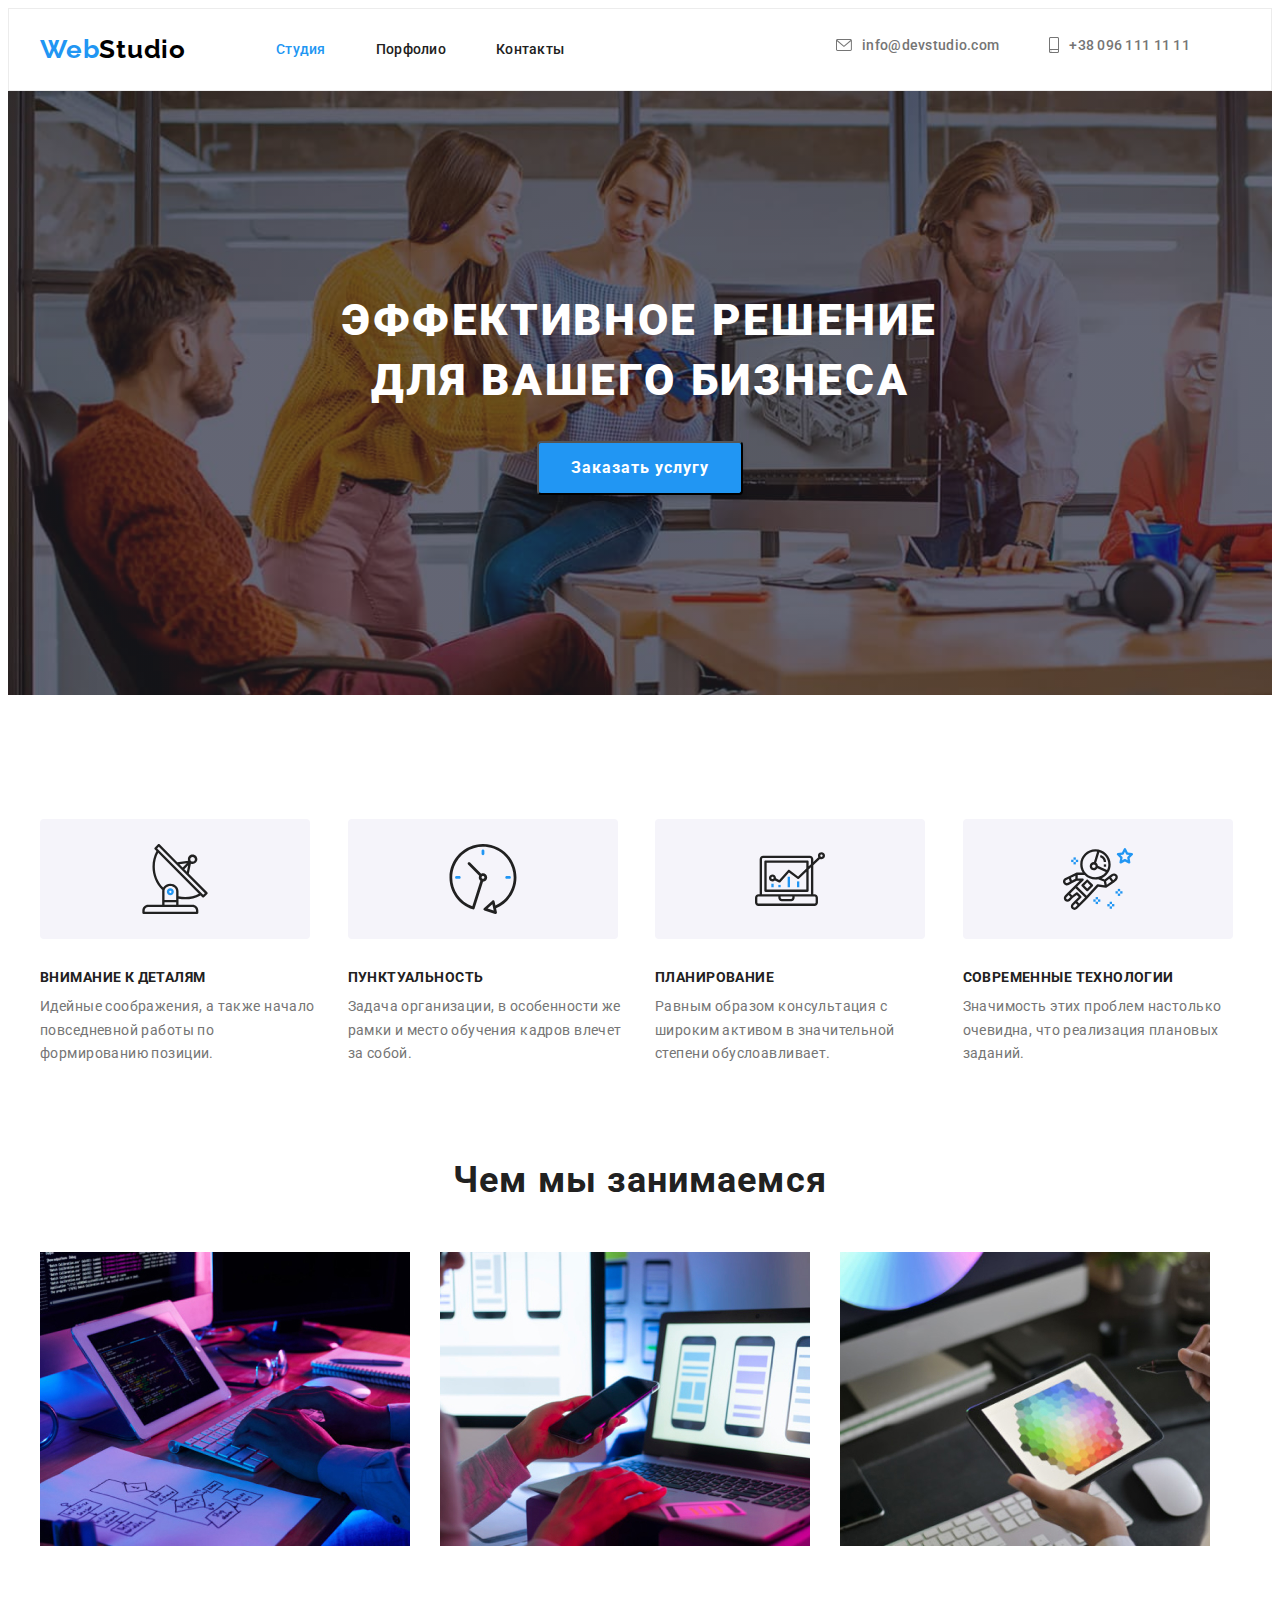
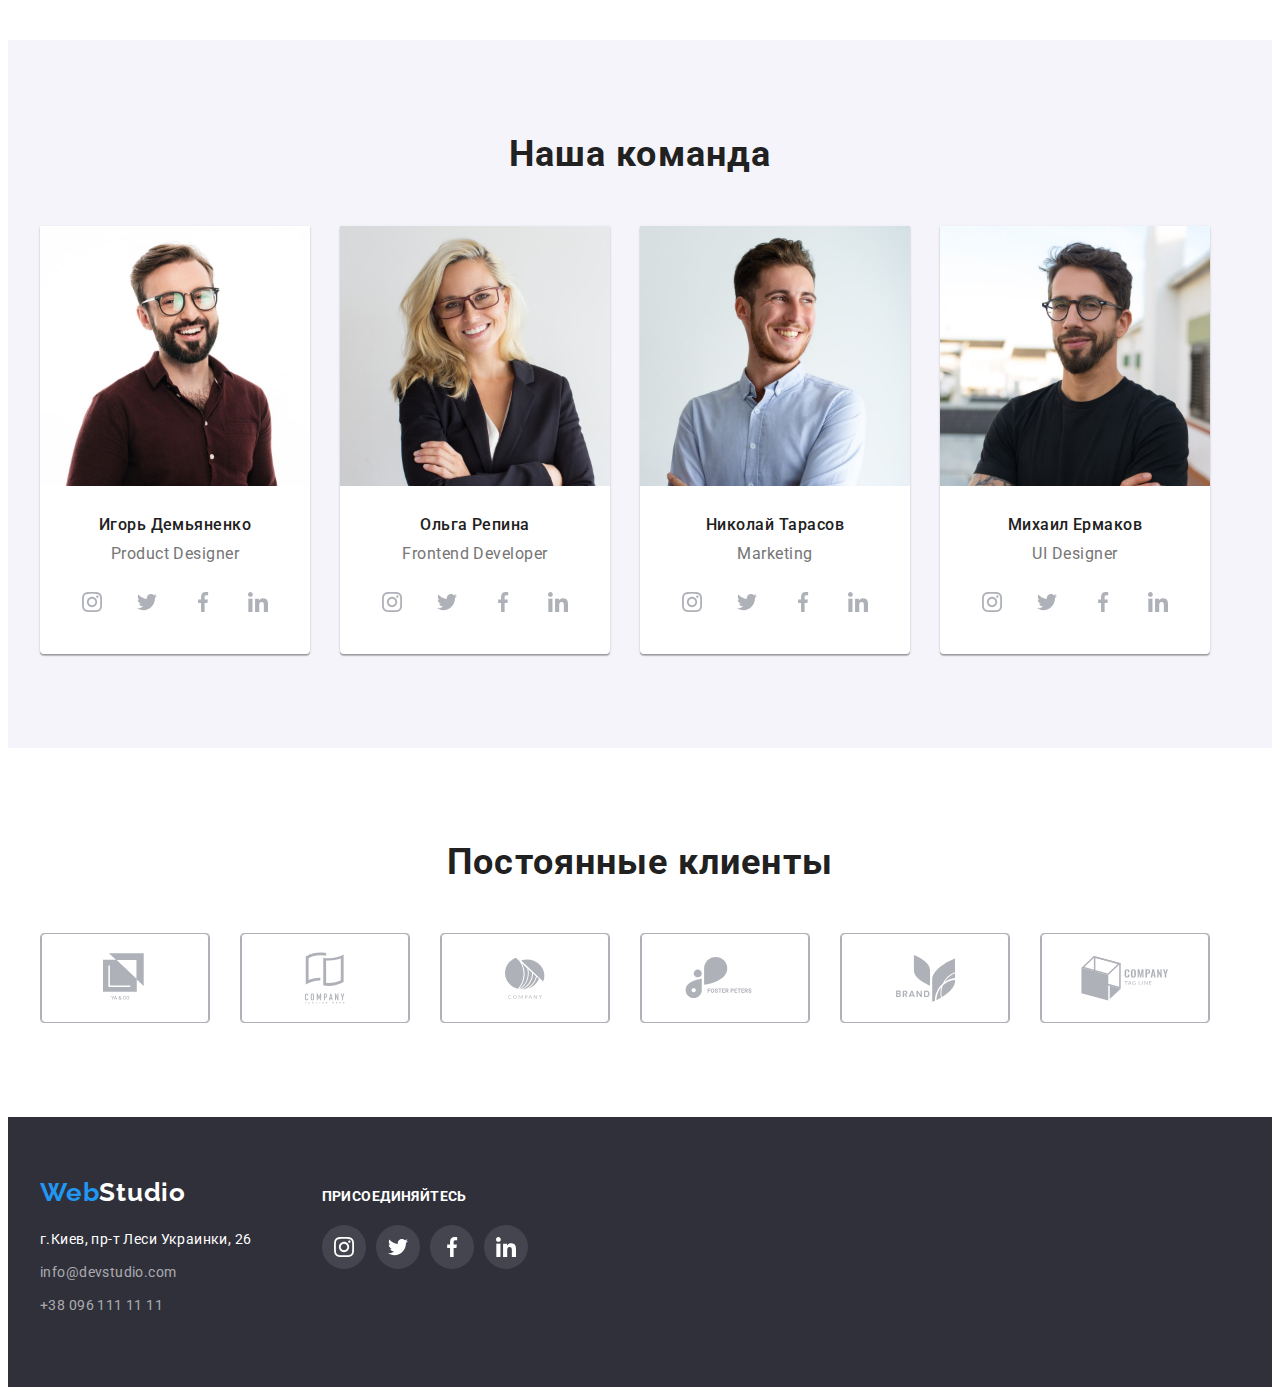
==== index.html @ f945dd13 "hw-05" ====
<!DOCTYPE html>

<html lang="ru">

<head>
    <meta charset="UTF-8">
    <meta http-equiv="X-UA-Compatible" content="IE=edge">
    <meta name="viewport" content="width=device-width, initial-scale=1.0">
    <title>Студия</title>
    <link rel="preconnect" href="https://fonts.gstatic.com">
    <link
        href="https://fonts.googleapis.com/css2?family=Raleway:wght@700&family=Roboto:wght@400;500;700;900&display=swap"
        rel="stylesheet">
    <link rel="stylesheet" href="https://cdnjs.cloudflare.com/ajax/libs/modern-normalize/1.0.0/modern-normalize.min.css"
        integrity="sha512-ISS7cAi1PEhQ8jnbJpJZMd29NlhNj4AWYyLOSp2CE/CsHxTCu+r+t0D2yoJudVrd0/8fTVPUVDzY5Tvli75u/g=="
        crossorigin="anonymous" />
    <link rel="stylesheet" href="./css/style.css">
</head>

<body>
    <header class="header">
        <div class="container">
            <nav class="nav">
                <a href="#" class="logo link">
                    <span class="logo-web">Web</span><span class="logo-studio-header">Studio</span>
                </a>
                <ul class="nav-list list">
                    <li class="nav-list-item">
                        <a class="nav-link link active-link" href="./index.html">Студия</a>
                    </li>
                    <li class="nav-list-item">
                        <a class="nav-link link" href="./portfolio.html">Порфолио</a>
                    </li>
                    <li class="nav-list-item">
                        <a class="nav-link link" href="#">Контакты</a>
                    </li>
                </ul>
            </nav>
            <ul class="address-list list">
                <li class="address-item">
                    <a class="address-item-header link" href="mailto:info@devstudio.com" lang="en">
                        <svg class="address-mail-img">
                            <use href="./images/icons.svg#icon-mail"></use>
                        </svg>
                        info@devstudio.com
                    </a>
                </li>
                <li class="address-item">
                    <a class="address-item-header link" href="tel:+380961111111">
                        <svg class="address-tel-img">
                            <use href="./images/icons.svg#icon-smartphone"></use>
                        </svg>
                        +38 096 111 11 11
                    </a>
                </li>
            </ul>
        </div>
    </header>

    <main>
        <!--HERO-->
        <section class="hero">
            <h1 class="hero-title">Эффективное решение для вашего бизнеса</h1>
            <button class="modal-btn" type="button">Заказать услугу</button>
        </section>

        <!--FEATURES-->
        <section class="features">
            <div class="container">
                <h2 class="visually-hidden">Особенности</h2>
                <ul class="features-list list">

                    <li class="features-item">
                        <div class="features-img-bg">
                            <svg class="features-img">
                                <use href="./images/icons.svg#icon-antenna"></use>
                            </svg>
                        </div>
                        <h3 class="features-title">Внимание к деталям</h3>
                        <p class="features-text">Идейные соображения, а также начало повседневной работы по
                            формированию
                            позиции.</p>
                    </li>

                    <li class="features-item">
                        <div class="features-img-bg">
                            <svg class="features-img">
                                <use href="./images/icons.svg#icon-clock"></use>
                            </svg>
                        </div>
                        <h3 class="features-title">Пунктуальность</h3>
                        <p class="features-text">Задача организации, в особенности же рамки и место обучения кадров
                            влечет
                            за собой.</p>
                    </li>

                    <li class="features-item">
                        <div class="features-img-bg">
                            <svg class="features-img">
                                <use href="./images/icons.svg#icon-diagram"></use>
                            </svg>
                        </div>
                        <h3 class="features-title">Планирование</h3>
                        <p class="features-text">Равным образом консультация с широким активом в значительной
                            степени
                            обуслоавливает.</p>
                    </li>

                    <li class="features-item">
                        <div class="features-img-bg">
                            <svg class="features-img">
                                <use href="./images/icons.svg#icon-astronaut"></use>
                            </svg>
                        </div>
                        <h3 class="features-title">Современные технологии</h3>
                        <p class="features-text">Значимость этих проблем настолько очевидна, что реализация плановых
                            заданий.</p>
                    </li>
                </ul>
            </div>
        </section>

        <!--ABOUT-->
        <section class="about">
            <div class="container">
                <h2 class="about-title">Чем мы занимаемся</h2>
                <ul class="about-list list">
                    <li class="about-item">
                        <img src="./images/about/about-img-1.jpg" alt="клавиатура" width="370" height="294">
                    </li>
                    <li class="about-item">
                        <img src="./images/about/about-img-2.jpg" alt="смартфон" width="370" height="294">
                    </li>
                    <li class="about-item">
                        <img src="./images/about/about-img-3.jpg" alt="планшет" width="370" height="294">
                    </li>
                </ul>
            </div>
        </section>

        <!--OUR-TEAM-->
        <section class="team">
            <div class="container">
                <h2 class="team-title"> Наша команда</h2>
                <ul class="team-list list">

                    <li class="team-item">
                        <img src="./images/our-team/our-team-1.jpg" alt="Игорь Демьяненко" width="270" height="260">
                        <div class="team-wrapper">

                            <h3 class="team-name">Игорь Демьяненко</h3>
                            <p class="team-it">Product Designer</p>

                            <ul class="social-list list">
                                <li class="social-list-item">
                                    <a href="" class="social-list-link link">
                                        <svg class="social-list-icon">
                                            <use href="./images/icons.svg#icon-instagram2"></use>
                                        </svg>
                                    </a>
                                </li>
                                <li class="social-list-item">
                                    <a href="" class="social-list-link link">
                                        <svg class="social-list-icon">
                                            <use href="./images/icons.svg#icon-twitter1"></use>
                                        </svg>
                                    </a>
                                </li>
                                <li class="social-list-item">
                                    <a href="" class="social-list-link link">
                                        <svg class="social-list-icon">
                                            <use href="./images/icons.svg#icon-facebook1"></use>
                                        </svg>
                                    </a>
                                </li>
                                <li class="social-list-item">
                                    <a href="" class="social-list-link link">
                                        <svg class="social-list-icon">
                                            <use href="./images/icons.svg#icon-linkedin1"></use>
                                        </svg>
                                    </a>
                                </li>
                            </ul>
                        </div>
                    </li>

                    <li class="team-item">
                        <img src="./images/our-team/our-team-2.jpg" alt="Ольга Репина" width="270" height="260">
                        <div class="team-wrapper">

                            <h3 class="team-name">Ольга Репина</h3>
                            <p class="team-it">Frontend Developer</p>

                            <ul class="social-list list">
                                <li class="social-list-item">
                                    <a href="" class="social-list-link link">
                                        <svg class="social-list-icon">
                                            <use href="./images/icons.svg#icon-instagram2"></use>
                                        </svg>
                                    </a>
                                </li>
                                <li class="social-list-item">
                                    <a href="" class="social-list-link link">
                                        <svg class="social-list-icon">
                                            <use href="./images/icons.svg#icon-twitter1"></use>
                                        </svg>
                                    </a>
                                </li>
                                <li class="social-list-item">
                                    <a href="" class="social-list-link link">
                                        <svg class="social-list-icon">
                                            <use href="./images/icons.svg#icon-facebook1"></use>
                                        </svg>
                                    </a>
                                </li>
                                <li class="social-list-item">
                                    <a href="" class="social-list-link link">
                                        <svg class="social-list-icon">
                                            <use href="./images/icons.svg#icon-linkedin1"></use>
                                        </svg>
                                    </a>
                                </li>
                            </ul>
                        </div>
                    </li>

                    <li class="team-item">
                        <img src="./images/our-team/our-team-3.jpg" alt="Николай Тарасов" width="270" height="260">
                        <div class="team-wrapper">

                            <h3 class="team-name">Николай Тарасов</h3>
                            <p class="team-it">Marketing</p>

                            <ul class="social-list list">
                                <li class="social-list-item">
                                    <a href="" class="social-list-link link">
                                        <svg class="social-list-icon">
                                            <use href="./images/icons.svg#icon-instagram2"></use>
                                        </svg>
                                    </a>
                                </li>
                                <li class="social-list-item">
                                    <a href="" class="social-list-link">
                                        <svg class="social-list-icon">
                                            <use href="./images/icons.svg#icon-twitter1"></use>
                                        </svg>
                                    </a>
                                </li>
                                <li class="social-list-item">
                                    <a href="" class="social-list-link">
                                        <svg class="social-list-icon">
                                            <use href="./images/icons.svg#icon-facebook1"></use>
                                        </svg>
                                    </a>
                                </li>
                                <li class="social-list-item">
                                    <a href="" class="social-list-link">
                                        <svg class="social-list-icon">
                                            <use href="./images/icons.svg#icon-linkedin1"></use>
                                        </svg>
                                    </a>
                                </li>
                            </ul>
                        </div>
                    </li>

                    <li class="team-item">
                        <img src="./images/our-team/our-team-4.jpg" alt="Михаил Ермаков" width="270" height="260">
                        <div class="team-wrapper">

                            <h3 class="team-name">Михаил Ермаков</h3>
                            <p class="team-it">UI Designer</p>

                            <ul class="social-list list">
                                <li class="social-list-item">
                                    <a href="" class="social-list-link link">
                                        <svg class="social-list-icon">
                                            <use href="./images/icons.svg#icon-instagram2"></use>
                                        </svg>
                                    </a>
                                </li>
                                <li class="social-list-item">
                                    <a href="" class="social-list-link link">
                                        <svg class="social-list-icon">
                                            <use href="./images/icons.svg#icon-twitter1"></use>
                                        </svg>
                                    </a>
                                </li>
                                <li class="social-list-item">
                                    <a href="" class="social-list-link link">
                                        <svg class="social-list-icon">
                                            <use href="./images/icons.svg#icon-facebook1"></use>
                                        </svg>
                                    </a>
                                </li>
                                <li class="social-list-item">
                                    <a href="" class="social-list-link link">
                                        <svg class="social-list-icon">
                                            <use href="./images/icons.svg#icon-linkedin1"></use>
                                        </svg>
                                    </a>
                                </li>
                            </ul>
                        </div>
                    </li>
                </ul>
            </div>
        </section>

        <section class="client">
            <div class="container">
                <h2 class="client-title">Постоянные клиенты</h2>
                <ul class="client-list list">

                    <li class="client-item">
                        <a class="client-link link" href="#">
                            <svg class="client-icon" width="45" height="50">
                                <use href="./images/icons.svg#icon-logo1"></use>
                            </svg>
                        </a>
                    </li>


                    <li class="client-item">
                        <a class="client-link link" href="">
                            <svg class="client-icon" width="40" height="52">
                                <use href="./images/icons.svg#icon-logo2"></use>
                            </svg>
                        </a>
                    </li>

                    <li class="client-item">
                        <a class="client-link link" href="">
                            <svg class="client-icon" width="40" height="43">
                                <use href="./images/icons.svg#icon-logo3"></use>
                            </svg>
                        </a>
                    </li>

                    <li class="client-item">
                        <a class="client-link linkr" href="">
                            <svg class="client-icon" width="80" height="42">
                                <use href="./images/icons.svg#icon-logo4"></use>
                            </svg>
                        </a>
                    </li>

                    <li class="client-item">
                        <a class="client-link link" href="">
                            <svg class="client-icon" width="59" height="47">
                                <use href="./images/icons.svg#icon-logo5"></use>
                            </svg>
                        </a>
                    </li>

                    <li class="client-item">
                        <a class="client-link link" href="">
                            <svg class="client-icon" width="88" height="45">
                                <use href="./images/icons.svg#icon-logo6"></use>
                            </svg>
                        </a>
                    </li>

                </ul>
            </div>
        </section>

    </main>

    <footer class="footer">
        <div class="container">
            <div class="footer-wrapper">
                <a href="#" class="logo-footer link">
                    <span class="logo-web">Web</span><span class="logo-studio-footer">Studio</span>
                </a>
                <!--CONTACT INFORMATION-->
                <address class="address">
                    <ul class="address-footer-list list">
                        <li class="address-item">
                            <a class="address-link link" href="https://goo.gl/maps/dwvxSEG967mqyH358" target="_blank"
                                rel="noopener noreferrer">г.Киев, пр-т Леси Украинки, 26</a>
                        </li>
                        <li class="address-item">
                            <a class="contact-footer link" href="mailto:info@devstudio.com"
                                lang="en">info@devstudio.com</a>
                        </li>
                        <li class="address-item">
                            <a class="contact-footer link" href="tel:+380961111111">+38 096 111 11 11</a>
                        </li>
                    </ul>
                </address>
            </div>

            <div class="join">
                <p class="footer-title">Присоединяйтесь</p>
                <ul class="social-list-footer list">
                    <li class="social-list-item">
                        <a href="" class="social-list-link-footer link">
                            <svg class="social-list-icon-footer">
                                <use href="./images/icons.svg#icon-instagram2"></use>
                            </svg>
                        </a>
                    </li>
                    <li class="social-list-item">
                        <a href="" class="social-list-link-footer link">
                            <svg class="social-list-icon-footer">
                                <use href="./images/icons.svg#icon-twitter1"></use>
                            </svg>
                        </a>
                    </li>
                    <li class="social-list-item">
                        <a href="" class="social-list-link-footer link">
                            <svg class="social-list-icon-footer">
                                <use href="./images/icons.svg#icon-facebook1"></use>
                            </svg>
                        </a>
                    </li>
                    <li class="social-list-item">
                        <a href="" class="social-list-link-footer link">
                            <svg class="social-list-icon-footer">
                                <use href="./images/icons.svg#icon-linkedin1"></use>
                            </svg>
                        </a>
                    </li>
                </ul>
            </div>

        </div>
    </footer>

</body>

</html>
---- css/style.css ----
:root {
  --main-font: "Roboto", sans-serif;
  --secondary-font: "Raleway", sans-serif;
  --accent-color: #212121;
  --secondary-color: #757575;
  --section-p: 94px;
}

body {
  font-family: var(--main-font);
}

h1,
h2,
h3,
h4,
h5,
h6,
p {
  margin: 0;
}

ul,
li {
  margin: 0;
  padding: 0;
}

img,
a,
button {
  display: block;
}

.visually-hidden {
  position: absolute !important;
  clip: rect(1px 1px 1px 1px); /* IE6, IE7 */
  clip: rect(1px, 1px, 1px, 1px);
  padding: 0 !important;
  border: 0 !important;
  height: 1px !important;
  width: 1px !important;
  overflow: hidden;
}

.link {
  text-decoration: none;
}

.list {
  list-style: none;
}

.address {
  font-style: normal;
}

/* ========================================= HEADER ======= */

.container {
  width: 1200px;
  margin: 0 auto;
  padding-left: 15px;
  padding-right: 15px;

  margin-left: auto;
  margin-right: auto;
}

.header {
  display: flex;
  align-items: center;
}

.header .container {
  display: flex;
  align-items: center;
}

/* nav */

.nav {
  display: flex;
  align-items: center;
  padding-top: 25px;
  padding-bottom: 25px;
}

.nav-link {
  font-family: var(--main-font);
  font-weight: 500;
  font-size: 14px;
  line-height: 1.15;
  letter-spacing: 0.02em;

  color: var(--accent-color);
}

.nav-list {
  font-family: var(--main-font);
  font-weight: 500;
  font-size: 14px;
  line-height: 1.14;
  letter-spacing: 0.02em;

  display: flex;
  align-items: center;

  color: #212121;
}

.nav-list-item:not(:last-child) {
  margin-right: 50px;
}

.nav-link:hover,
.nav-link:focus {
  color: #2196f3;
}

.active-link {
  color: #2196f3;
}

.address-list {
  display: flex;
  margin-left: auto;
  align-items: center;
}

.address-mail,
.address-tel {
  display: flex;
  align-items: center;
}

.address-tel-img {
  width: 10px;
  height: 16px;
  margin-right: 10px;
}

.address-item {
  display: flex;
  align-items: center;
  margin-bottom: 9px;
  fill: #757575;
}

.address-mail-img {
  width: 16px;
  height: 12px;
  margin-right: 10px;
}


.address-item-header:hover,
.address-item-header:focus {
  color: #2196f3;
  fill: #2196f3;
}

.address-list:not(:last-child) {
  margin-right: 50px;
  display: flex;
  margin-left: auto;
}

.address-item-header {
  font-family: var(--main-font);
  font-weight: 500;
  font-size: 14px;
  line-height: 1.15;
  letter-spacing: 0.02em;

  margin-right: 50px;

  color: var(--secondary-color);

  display: flex;
  align-items: center;
}

/* logo */

.logo {
  font-family: var(--secondary-font);
  font-weight: bold;
  font-size: 26px;
  line-height: 1.19;
  letter-spacing: 0.03em;

  margin-right: 90px;

  color: #000000;
}

.logo-web {
  color: #2196f3;
}

.logo-studio-header {
  color: #000000;
}

/* ====================================END HEADER==================== */

/* ====================================FOOTER========= */
.footer {
  background: #2f303a;
  padding-top: 60px;
  padding-bottom: 60px;

  display: block;
}

.footer-wrapper {
  display: block;
}

.footer-wrapper:not(:last-child) {
  margin-right: 70px;
}

.footer .container {
  width: 1200px;
  margin: 0 auto;
  padding-left: 15px;
  padding-right: 15px;
  display: flex;
  align-items: baseline;
}

.social-list-footer {
  display: flex;
  align-items: center;
  justify-content: space-between;
  margin-top: 20px;
}

.logo-footer {
  font-family: var(--secondary-font);
  font-weight: bold;
  font-size: 26px;
  line-height: 1.19;
  letter-spacing: 0.03em;

  margin-bottom: 20px;
}

.social-list-icon-footer {
  fill: #ffffff;
  width: 20px;
  height: 20px;
}

.social-list-link-footer {
  display: flex;
  justify-content: center;
  align-items: center;
  width: 44px;
  height: 44px;
  border-radius: 50%;

  background: rgba(255, 255, 255, 0.1);
}

.social-list-link-footer:hover,
.social-list-link-footer:focus {
  background: #2196F3;
  box-shadow: 0px 4px 4px rgba(0, 0, 0, 0.25);
}

.address-link {
  font-family: var(--main-font);
  font-weight: normal;
  font-size: 14px;
  line-height: 1.71;
  letter-spacing: 0.03em;

  color:  #ffffff;
}

.contact-footer {
  font-family: var(--main-font);
  font-weight: normal;
  font-size: 14px;
  line-height: 1.71;
  letter-spacing: 0.03em;

  color: rgba(255, 255, 255, 0.6);
}

.contact-footer:hover,
.contact-footer:focus {
  color: #2196f3;
}

.logo-studio-footer {
  color: #ffffff;
}

.footer-title {
  font-family: var(--main-font);
font-weight: bold;
font-size: 14px;
line-height: 1.14;
letter-spacing: 0.03em;
text-transform: uppercase;

color: #FFFFFF;
}

.join {
  width: 206px;
  height: 80px;
}

/* ====================================END FOOTER==================== */

/* ======================STUDIO================ */
/*========== HERO =========*/
.hero {
  max-width: 1600px;
  background-color: #c4c4c4;
  padding: 200px 0;

  background-image: 
  linear-gradient(rgba(47, 48, 58, 0.4), rgba(47, 48, 58, 0.4)), url(../images/bg-img.jpg);
  background-repeat: no-repeat;
  background-size: cover;
}

.hero-title {
  font-family: var(--main-font);
  font-weight: 900;
  font-size: 44px;
  line-height: 1.36;
  letter-spacing: 0.06em;
  text-align: center;
  text-transform: uppercase;
  color: #ffffff;

  max-width: 696px;
  margin: 0 auto;
  margin-bottom: 30px;
}

.modal-btn {
  font-family: var(--main-font);
  font-weight: bold;
  font-size: 16px;
  line-height: 1.87;
  letter-spacing: 0.06em;
  cursor: pointer;
  background: #2196f3;
  color: #ffffff;
  box-shadow: 0px 4px 4px rgba(0, 0, 0, 0.15);
  border-radius: 4px;

  min-width: 200px;

  display: block;
  padding: 10px 32px;
  margin: auto;

  outline: none;
}

.modal-btn:hover,
.modal-btn:focus {
  background: #188ce8;
  color: #ffffff;
  box-shadow: 0px 4px 4px rgba(0, 0, 0, 0.15);
  border-radius: 4px;

  outline: none;
}
/* ======================== END HERO==================*/

/*===================== FEATURES ===========*/
.features {
  display: flex;
  align-items: center;
  padding-top: var(--section-p);
}

.features-list {
  display: flex;
  align-items: center;
  margin-left: -30px;
}

.features-item:not(last-child) {
  flex-basis: calc(100% / 4);
  margin-left: 30px;
  margin-top: 30px;
}

.features-img {
  width: 70px;
  height: 70px;
}

.features-img-bg {
  width: 270px;
  height: 120px;
  background-size: 270px 120px;
  background: #F5F4FA;
  border-radius: 4px;
  margin-bottom: 30px;
  display: flex;
  align-items: center;
  justify-content: center;
}

.features-title {
  font-family: var(--main-font);
  font-weight: bold;
  font-size: 14px;
  line-height: 1.15;
  letter-spacing: 0.03em;
  text-transform: uppercase;

  padding-bottom: 10px;

  color: var(--accent-color);
}

.features-text {
  font-family: var(--main-font);
  font-weight: normal;
  font-size: 14px;
  line-height: 1.71;
  letter-spacing: 0.03em;

  color: var(--secondary-color);
}

.features-wrapper {
  padding: 30px;
}

/*============================= ABOUT===========*/
.about {
  display: flex;
  align-items: center;
  padding-top: var(--section-p);
  padding-bottom: var(--section-p);
}

.about-title {
  font-family: var(--main-font);
  font-weight: bold;
  font-size: 36px;
  line-height: 1.16;
  text-align: center;
  letter-spacing: 0.03em;

  color: var(--accent-color);
}

.about-list {
  display: flex;
  align-items: center;
  margin-left: -30px;
}

.about-item:not(last-child) {
  flex-basis: calc(100% / 3 -30px);
  margin-left: 30px;
  margin-top: 50px;
}

.about-wrapper {
  padding: 30px;
}

/*================== OUR-TEAM ===========*/

.team {
  background: #f5f4fa;
  padding: 94px 0;
}

.team-title {
  font-family: var(--main-font);
  font-weight: bold;
  font-size: 36px;
  line-height: 1.16;
  text-align: center;
  letter-spacing: 0.03em;
  margin-bottom: 50px;

  color: var(--accent-color);
}

.team-list {
  margin-top: 50px;
  display: flex;
  margin-left: -30px;
  margin-top: -30px;
  flex-wrap: wrap;
}

.team-item:not(last-child) {
  flex-basis: calc(100% / 4-30px);
  margin-left: 30px;
  margin-top: 30px;

  background: #ffffff;
  box-shadow: 0px 1px 3px rgba(0, 0, 0, 0.12), 0px 1px 1px rgba(0, 0, 0, 0.14),
    0px 2px 1px rgba(0, 0, 0, 0.2);
  border-radius: 0px 0px 4px 4px;
}

.team-wrapper {
  padding: 30px;
}

.team-name {
  font-family: var(--main-font);
  font-weight: 500;
  font-size: 16px;
  line-height: 1.18;
  text-align: center;
  letter-spacing: 0.03em;

  color: var(--accent-color);
}

.team-it {
  font-family: var(--main-font);
  font-weight: normal;
  font-size: 16px;
  line-height: 1.18;
  text-align: center;
  letter-spacing: 0.03em;
  padding-top: 10px;
  margin-bottom: 16px;

  color: var(--secondary-color);
}

.social-list {
  display: flex;
  align-items: center;
  justify-content: space-between;
}

.social-list-link {
  display: flex;
  justify-content: center;
  align-items: center;
  width: 44px;
  height: 44px;
  border-radius: 50%;
  background-color: #ffffff;
}

.social-list-link:hover,
.social-list-link:focus {
  background: #2196F3;
  box-shadow: 0px 4px 4px rgba(0, 0, 0, 0.25);
}

.social-list-link:hover .social-list-icon,
.social-list-link:focus .social-list-icon {
  fill: #ffffff; 
}

.social-list-icon {
  fill: #AFB1B8;
  width: 20px;
  height: 20px;
}
/* ===============END OUR TEAM============ */

/* =========================CLIENT============== */

.client {
    padding: 94px 0;
}

.client-title {
  font-family: var(--main-font);
  font-weight: bold;
  font-size: 36px;
  line-height: 1.16;
  text-align: center;
  letter-spacing: 0.03em;
  margin-bottom: 50px;

  color: var(--accent-color);
}

.client-list {
  margin-top: 50px;
  display: flex;
  margin-left: -30px;
  margin-top: -30px;
  flex-wrap: wrap;
}

.client-link {
  display: inline-flex;
  justify-content: center;
  align-items: center;
  width: 100%;
  height: 90px;
  border: 1px solid #AFB1B8;
  box-sizing: border-box;
  border-radius: 4px;
}

.client-item {
  width: 170px;
  height: 90px;
  display: flex;
  align-items: center;
  justify-content: center;

  border: 1px solid #AFB1B8;
  box-sizing: border-box;
  border-radius: 4px;

  fill: #afb1b8;
}


.client-item:not(last-child) {
  flex-basis: calc(100% / 6-30px);
  margin-left: 30px;
  margin-top: 30px;
}

.client-icon {
 fill: #afb1b8; 
}

.client-link:focus,
.client-link:hover {
    border: 1px solid #2196F3;
}

/* .client-icon:focus,
.client-icon:hover {
  fill: #2196F3;
} */

.client-link:focus .client-icon,
.client-link:hover .client-icon {
  fill: #2196F3;
}

/* ===============END CLIENT================ */
/*======================== PORTFOLIO ====================*/
/*========== FILTERS ==========*/

.header {
  border: 1px solid #ececec;
}

.projects {
  padding: 94px 0;
}

.filters .container {
  display: flex;
  align-items: center;
}

.filters-list {
  display: flex;
  justify-content: center;
  padding-bottom: 50px;
}

.filters-list-item {
  margin-right: 8px;
  border-radius: 4px;
}

.filters-list-item:focus,
.filters-list-item:hover {
  color: #2196f3;
  box-shadow: 0px 3px 1px rgba(0, 0, 0, 0.1), 0px 1px 2px rgba(0, 0, 0, 0.08), 0px 2px 2px rgba(0, 0, 0, 0.12);
}

.modal-btn-portfolio {
  font-family: var(--main-font);
  font-weight: 500;
  font-size: 16px;
  line-height: 1.62;
  letter-spacing: 0.03em;
  text-align: center;
  cursor: pointer;

  background: #f5f4fa;
  border-radius: 4px;
  outline: none;
  border: none;
  color: #212121;

  padding: 6px 22px;
}

.modal-btn-portfolio:hover,
.modal-btn-portfolio:focus {
  background: #188ce8;
  color: #ffffff;
  outline: none;
  box-shadow: 0px 3px 1px rgba(0, 0, 0, 0.1), 0px 1px 2px rgba(0, 0, 0, 0.08), 0px 2px 2px rgba(0, 0, 0, 0.12);
}

/* ==================== PROJECTS ========== */

.projects .container {
  margin-left: auto;
  margin-right: auto;
}

.projects-name {
  font-family: var(--main-font);
  font-weight: bold;
  font-size: 18px;
  line-height: 2.11;
  letter-spacing: 0.06em;

  color: var(--accent-color);
}

.projects-it {
  font-family: var(--main-font);
  font-weight: normal;
  font-size: 16px;
  line-height: 1.87;
  letter-spacing: 0.03em;

  color: var(--secondary-color);
}

.projects-link:hover,
.projects-link:focus {
  color: #2196f3;
}

.projects-list {
  display: flex;
  flex-wrap: wrap;
  margin-left: -30px;
  margin-top: -30px;
}

.projects-link {
  background: #ffffff;
  border: 1px solid #eeeeee;
  box-sizing: border-box;
}

.projects-list-item:hover,
.projects-list-item:focus {
  background: #FFFFFF;
  box-sizing: border-box;
  box-shadow: 0px 1px 1px rgba(0, 0, 0, 0.12), 0px 4px 4px rgba(0, 0, 0, 0.06), 1px 4px 6px rgba(0, 0, 0, 0.16); 
}

.projects-list-item:not(last-child) {
  flex-basis: calc(100% / 3 -20px);
  margin-left: 30px;
  margin-top: 30px;
  width: 370px;
}

.projects-image {
  display: block;
  max-width: 100%;
  height: auto;
}

.projects-name {
  font-family: var(--main-font);
  font-weight: bold;
  font-size: 18px;
  line-height: 2;
  letter-spacing: 0.06em;

  margin-bottom: 4px;

  color: var(--accent-color);
}

.projects-wrapper {
  padding: 20px 24px;
}
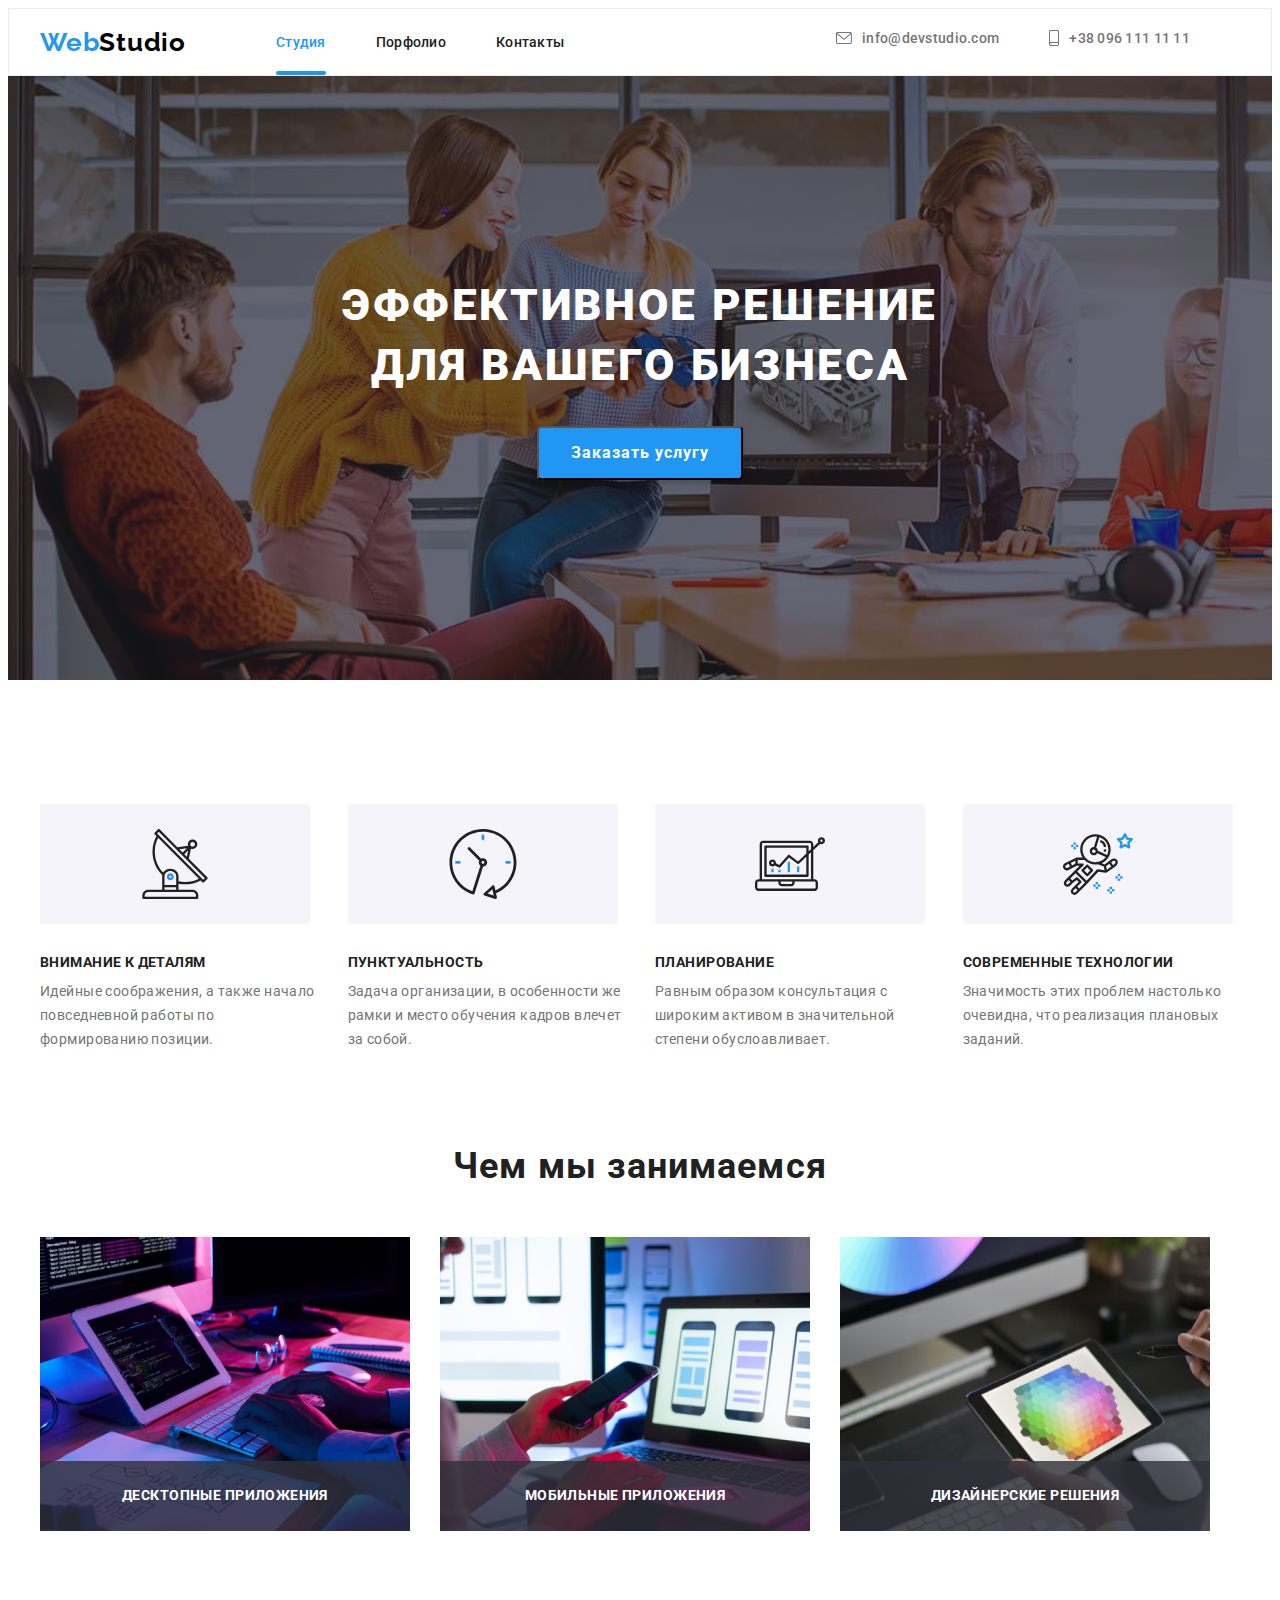
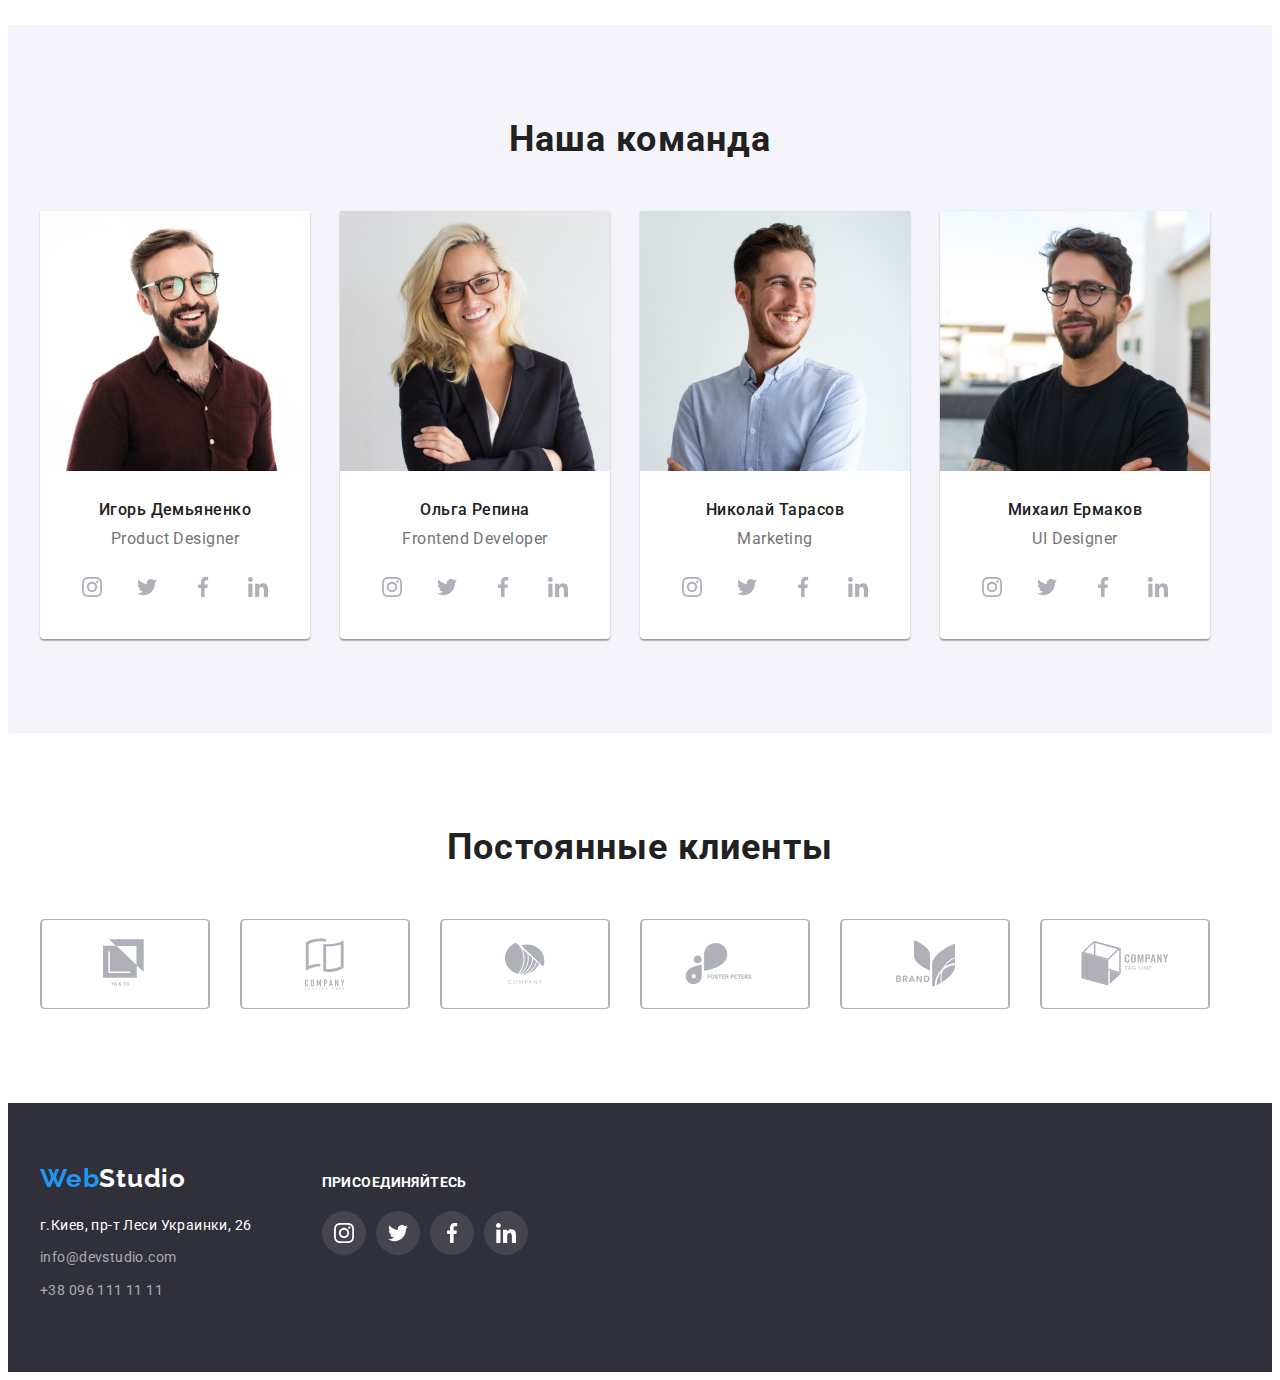
==== commit 16f97790: "hw-05" ====
--- a/index.html
+++ b/index.html
@@ -39,7 +39,7 @@
             <ul class="address-list list">
                 <li class="address-item">
                     <a class="address-item-header link" href="mailto:info@devstudio.com" lang="en">
-                        <svg class="address-mail-img">
+                        <svg class="address-mail-img" width="16" height="12px">
                             <use href="./images/icons.svg#icon-mail"></use>
                         </svg>
                         info@devstudio.com
@@ -47,7 +47,7 @@
                 </li>
                 <li class="address-item">
                     <a class="address-item-header link" href="tel:+380961111111">
-                        <svg class="address-tel-img">
+                        <svg class="address-tel-img" width="10px" height="16px">
                             <use href="./images/icons.svg#icon-smartphone"></use>
                         </svg>
                         +38 096 111 11 11
@@ -61,7 +61,7 @@
         <!--HERO-->
         <section class="hero">
             <h1 class="hero-title">Эффективное решение для вашего бизнеса</h1>
-            <button class="modal-btn" type="button">Заказать услугу</button>
+            <button class="modal-btn" type="button" data-modal-open>Заказать услугу</button>
         </section>
 
         <!--FEATURES-->
@@ -126,13 +126,22 @@
                 <h2 class="about-title">Чем мы занимаемся</h2>
                 <ul class="about-list list">
                     <li class="about-item">
+
                         <img src="./images/about/about-img-1.jpg" alt="клавиатура" width="370" height="294">
+                        <p class="about-type">Десктопные приложения</p>
+
                     </li>
                     <li class="about-item">
-                        <img src="./images/about/about-img-2.jpg" alt="смартфон" width="370" height="294">
+                        <div class="about-wrapper">
+                            <img src="./images/about/about-img-2.jpg" alt="смартфон" width="370" height="294">
+                            <p class="about-type">Мобильные приложения</p>
+                        </div>
                     </li>
                     <li class="about-item">
-                        <img src="./images/about/about-img-3.jpg" alt="планшет" width="370" height="294">
+                        <div class="about-wrapper">
+                            <img src="./images/about/about-img-3.jpg" alt="планшет" width="370" height="294">
+                            <p class="about-type">Дизайнерские решения</p>
+                        </div>
                     </li>
                 </ul>
             </div>
@@ -307,6 +316,7 @@
             </div>
         </section>
 
+        <!--CLIENT-->
         <section class="client">
             <div class="container">
                 <h2 class="client-title">Постоянные клиенты</h2>
@@ -428,6 +438,18 @@
         </div>
     </footer>
 
+    <div class="backdrop is-hidden" data-modal>
+        <div class="modal">
+            <button class="modal-close-btn" type="button" data-modal-close>
+                <svg class="close-icon" width="18" height="18">
+                    <use href="./images/icons.svg#icon-close-black"></use>
+                </svg>
+            </button>
+        </div>
+    </div>
+
+    <script src="./js/modal.js"></script>
+
 </body>
 
 </html>--- a/css/style.css
+++ b/css/style.css
@@ -3,6 +3,7 @@
   --secondary-font: "Raleway", sans-serif;
   --accent-color: #212121;
   --secondary-color: #757575;
+  --active-color: #2196f3;
   --section-p: 94px;
 }
 
@@ -55,7 +56,7 @@
   font-style: normal;
 }
 
-/* ========================================= HEADER ======= */
+/* ================================= HEADER ======= */
 
 .container {
   width: 1200px;
@@ -82,44 +83,60 @@
 .nav {
   display: flex;
   align-items: center;
-  padding-top: 25px;
-  padding-bottom: 25px;
+}
+
+.nav-list {
+  font-family: var(--main-font);
+  font-weight: 500;
+  font-size: 14px;
+  line-height: 1.14;
+  letter-spacing: 0.02em;
+
+  display: flex;
+  align-items: center;
+
+  color: var(--accent-color);
+}
+
+.nav-list-item:not(:last-child) {
+  margin-right: 50px;
 }
 
 .nav-link {
+  position: relative;
   font-family: var(--main-font);
   font-weight: 500;
   font-size: 14px;
   line-height: 1.15;
   letter-spacing: 0.02em;
+  padding-top: 25px;
+  padding-bottom: 25px;
 
   color: var(--accent-color);
-}
-
-.nav-list {
-  font-family: var(--main-font);
-  font-weight: 500;
-  font-size: 14px;
-  line-height: 1.14;
-  letter-spacing: 0.02em;
-
-  display: flex;
-  align-items: center;
-
-  color: #212121;
-}
-
-.nav-list-item:not(:last-child) {
-  margin-right: 50px;
+
+  display: block;
 }
 
 .nav-link:hover,
 .nav-link:focus {
-  color: #2196f3;
+  color: var(--active-color);
+  transition: color cubic-bezier(0.4, 0, 0.2, 1) 250ms;
 }
 
 .active-link {
-  color: #2196f3;
+  color: var(--active-color);
+}
+
+.active-link::after {
+  position: absolute;
+  content: "";
+  display: block;
+  width: 100%;
+  height: 4px;
+  background-color: var(--active-color);
+  border-radius: 2px;
+  left: 0;
+  bottom: 0;
 }
 
 .address-list {
@@ -132,6 +149,7 @@
 .address-tel {
   display: flex;
   align-items: center;
+  transition: color cubic-bezier(0.4, 0, 0.2, 1) 250ms;
 }
 
 .address-tel-img {
@@ -144,7 +162,7 @@
   display: flex;
   align-items: center;
   margin-bottom: 9px;
-  fill: #757575;
+  fill: var(--secondary-color);
 }
 
 .address-mail-img {
@@ -153,11 +171,11 @@
   margin-right: 10px;
 }
 
-
 .address-item-header:hover,
 .address-item-header:focus {
-  color: #2196f3;
-  fill: #2196f3;
+  color: var(--active-color);
+  fill: var(--active-color);
+  transition: color cubic-bezier(0.4, 0, 0.2, 1) 250ms;
 }
 
 .address-list:not(:last-child) {
@@ -196,7 +214,7 @@
 }
 
 .logo-web {
-  color: #2196f3;
+  color: var(--active-color);
 }
 
 .logo-studio-header {
@@ -267,7 +285,7 @@
 
 .social-list-link-footer:hover,
 .social-list-link-footer:focus {
-  background: #2196F3;
+  background: var(--active-color);
   box-shadow: 0px 4px 4px rgba(0, 0, 0, 0.25);
 }
 
@@ -278,7 +296,7 @@
   line-height: 1.71;
   letter-spacing: 0.03em;
 
-  color:  #ffffff;
+  color: #ffffff;
 }
 
 .contact-footer {
@@ -293,7 +311,8 @@
 
 .contact-footer:hover,
 .contact-footer:focus {
-  color: #2196f3;
+  color: var(--active-color);
+  transition: color cubic-bezier(0.4, 0, 0.2, 1) 250ms;
 }
 
 .logo-studio-footer {
@@ -302,13 +321,13 @@
 
 .footer-title {
   font-family: var(--main-font);
-font-weight: bold;
-font-size: 14px;
-line-height: 1.14;
-letter-spacing: 0.03em;
-text-transform: uppercase;
-
-color: #FFFFFF;
+  font-weight: bold;
+  font-size: 14px;
+  line-height: 1.14;
+  letter-spacing: 0.03em;
+  text-transform: uppercase;
+
+  color: #ffffff;
 }
 
 .join {
@@ -325,8 +344,11 @@
   background-color: #c4c4c4;
   padding: 200px 0;
 
-  background-image: 
-  linear-gradient(rgba(47, 48, 58, 0.4), rgba(47, 48, 58, 0.4)), url(../images/bg-img.jpg);
+  background-image: linear-gradient(
+      rgba(47, 48, 58, 0.4),
+      rgba(47, 48, 58, 0.4)
+    ),
+    url(../images/bg-img.jpg);
   background-repeat: no-repeat;
   background-size: cover;
 }
@@ -353,7 +375,7 @@
   line-height: 1.87;
   letter-spacing: 0.06em;
   cursor: pointer;
-  background: #2196f3;
+  background: var(--active-color);
   color: #ffffff;
   box-shadow: 0px 4px 4px rgba(0, 0, 0, 0.15);
   border-radius: 4px;
@@ -375,6 +397,8 @@
   border-radius: 4px;
 
   outline: none;
+
+  transition: color cubic-bezier(0.4, 0, 0.2, 1) 250ms;
 }
 /* ======================== END HERO==================*/
 
@@ -406,7 +430,7 @@
   width: 270px;
   height: 120px;
   background-size: 270px 120px;
-  background: #F5F4FA;
+  background: #f5f4fa;
   border-radius: 4px;
   margin-bottom: 30px;
   display: flex;
@@ -472,8 +496,30 @@
   margin-top: 50px;
 }
 
-.about-wrapper {
-  padding: 30px;
+.about-item {
+  position: relative;
+  /* padding: 30px; */
+}
+
+.about-type {
+  position: absolute;
+  font-family: var(--main-font);
+  font-weight: bold;
+  font-size: 14px;
+  line-height: 1.14;
+  text-align: center;
+  letter-spacing: 0.03em;
+  text-transform: uppercase;
+
+  left: 0;
+  bottom: 0;
+  background: rgba(47, 48, 58, 0.8);
+  color: #ffffff;
+
+  padding-top: 27px;
+  padding-bottom: 27px;
+  padding-left: auto;
+  width: 100%;
 }
 
 /*================== OUR-TEAM ===========*/
@@ -560,17 +606,19 @@
 
 .social-list-link:hover,
 .social-list-link:focus {
-  background: #2196F3;
+  background: var(--active-color);
   box-shadow: 0px 4px 4px rgba(0, 0, 0, 0.25);
+  transition: color cubic-bezier(0.4, 0, 0.2, 1) 250ms;
 }
 
 .social-list-link:hover .social-list-icon,
 .social-list-link:focus .social-list-icon {
-  fill: #ffffff; 
+  fill: #ffffff;
+  transition: color cubic-bezier(0.4, 0, 0.2, 1) 250ms;
 }
 
 .social-list-icon {
-  fill: #AFB1B8;
+  fill: #afb1b8;
   width: 20px;
   height: 20px;
 }
@@ -579,7 +627,7 @@
 /* =========================CLIENT============== */
 
 .client {
-    padding: 94px 0;
+  padding: 94px 0;
 }
 
 .client-title {
@@ -608,7 +656,7 @@
   align-items: center;
   width: 100%;
   height: 90px;
-  border: 1px solid #AFB1B8;
+  border: 1px solid #afb1b8;
   box-sizing: border-box;
   border-radius: 4px;
 }
@@ -620,13 +668,12 @@
   align-items: center;
   justify-content: center;
 
-  border: 1px solid #AFB1B8;
+  border: 1px solid #afb1b8;
   box-sizing: border-box;
   border-radius: 4px;
 
   fill: #afb1b8;
 }
-
 
 .client-item:not(last-child) {
   flex-basis: calc(100% / 6-30px);
@@ -635,22 +682,19 @@
 }
 
 .client-icon {
- fill: #afb1b8; 
+  fill: #afb1b8;
 }
 
 .client-link:focus,
 .client-link:hover {
-    border: 1px solid #2196F3;
-}
-
-/* .client-icon:focus,
-.client-icon:hover {
-  fill: #2196F3;
-} */
+  border: 1px solid var(--active-color);
+  transition: color cubic-bezier(0.4, 0, 0.2, 1) 250ms;
+}
 
 .client-link:focus .client-icon,
 .client-link:hover .client-icon {
-  fill: #2196F3;
+  fill: var(--active-color);
+  transition: color cubic-bezier(0.4, 0, 0.2, 1) 250ms;
 }
 
 /* ===============END CLIENT================ */
@@ -683,8 +727,10 @@
 
 .filters-list-item:focus,
 .filters-list-item:hover {
-  color: #2196f3;
-  box-shadow: 0px 3px 1px rgba(0, 0, 0, 0.1), 0px 1px 2px rgba(0, 0, 0, 0.08), 0px 2px 2px rgba(0, 0, 0, 0.12);
+  color: var(--active-color);
+  box-shadow: 0px 3px 1px rgba(0, 0, 0, 0.1), 0px 1px 2px rgba(0, 0, 0, 0.08),
+    0px 2px 2px rgba(0, 0, 0, 0.12);
+  transition: color cubic-bezier(0.4, 0, 0.2, 1) 250ms;
 }
 
 .modal-btn-portfolio {
@@ -710,7 +756,9 @@
   background: #188ce8;
   color: #ffffff;
   outline: none;
-  box-shadow: 0px 3px 1px rgba(0, 0, 0, 0.1), 0px 1px 2px rgba(0, 0, 0, 0.08), 0px 2px 2px rgba(0, 0, 0, 0.12);
+  box-shadow: 0px 3px 1px rgba(0, 0, 0, 0.1), 0px 1px 2px rgba(0, 0, 0, 0.08),
+    0px 2px 2px rgba(0, 0, 0, 0.12);
+  transition: color cubic-bezier(0.4, 0, 0.2, 1) 250ms;
 }
 
 /* ==================== PROJECTS ========== */
@@ -720,29 +768,10 @@
   margin-right: auto;
 }
 
-.projects-name {
-  font-family: var(--main-font);
-  font-weight: bold;
-  font-size: 18px;
-  line-height: 2.11;
-  letter-spacing: 0.06em;
-
-  color: var(--accent-color);
-}
-
-.projects-it {
-  font-family: var(--main-font);
-  font-weight: normal;
-  font-size: 16px;
-  line-height: 1.87;
-  letter-spacing: 0.03em;
-
-  color: var(--secondary-color);
-}
-
 .projects-link:hover,
 .projects-link:focus {
-  color: #2196f3;
+  color: var(--active-color);
+  transition: color cubic-bezier(0.4, 0, 0.2, 1) 250ms;
 }
 
 .projects-list {
@@ -760,9 +789,11 @@
 
 .projects-list-item:hover,
 .projects-list-item:focus {
-  background: #FFFFFF;
+  background: #ffffff;
   box-sizing: border-box;
-  box-shadow: 0px 1px 1px rgba(0, 0, 0, 0.12), 0px 4px 4px rgba(0, 0, 0, 0.06), 1px 4px 6px rgba(0, 0, 0, 0.16); 
+  box-shadow: 0px 1px 1px rgba(0, 0, 0, 0.12), 0px 4px 4px rgba(0, 0, 0, 0.06),
+    1px 4px 6px rgba(0, 0, 0, 0.16);
+  transition: color cubic-bezier(0.4, 0, 0.2, 1) 250ms;
 }
 
 .projects-list-item:not(last-child) {
@@ -772,6 +803,41 @@
   width: 370px;
 }
 
+.projects-content-wrapper {
+  position: relative;
+  overflow: hidden;
+}
+
+.overlay {
+  position: absolute;
+  left: 0;
+  top: 0;
+  height: 100%;
+  background: rgba(33, 150, 243, 0.9);
+  padding-left: 24px;
+  padding-right: 24px;
+  padding-top: 63px;
+
+  font-family: var(--main-font);
+  font-weight: normal;
+  font-size: 18px;
+  line-height: 1.56;
+  letter-spacing: 0.03em;
+
+  color: #ffffff;
+
+  overflow: scroll;
+  overflow: auto;
+
+  transform: translateY(100%);
+  transition: transform 250ms cubic-bezier(0.4, 0, 0.2, 1);
+}
+
+.projects-link:hover .overlay,
+.projects-link:focus .overlay {
+  transform: translateY(0);
+}
+
 .projects-image {
   display: block;
   max-width: 100%;
@@ -790,6 +856,63 @@
   color: var(--accent-color);
 }
 
+.projects-it {
+  font-family: var(--main-font);
+  font-weight: normal;
+  font-size: 16px;
+  line-height: 1.87;
+  letter-spacing: 0.03em;
+
+  color: var(--secondary-color);
+}
+
 .projects-wrapper {
   padding: 20px 24px;
 }
+
+.backdrop {
+  position: fixed;
+  left: 0;
+  top: 0;
+  width: 100vw;
+  height: 100vh;
+  background-color: rgba(0, 0, 0, 0.5);
+
+  transition: transform 250ms cubic-bezier(0.4, 0, 0.2, 1);
+}
+
+.modal {
+  position: absolute;
+  top: 50%;
+  left: 50%;
+  transform: translate(-50%, -50%);
+  width: 528px;
+  height: 580px;
+  background-color: #ffffff;
+}
+
+.modal-close-btn {
+  position: absolute;
+  top: 8px;
+  right: 8px;
+  width: 30px;
+  height: 30px;
+
+  background: transparent;
+  border: 1px solid rgba(0, 0, 0, 0.1);
+  border-radius: 50%;
+  cursor: pointer;
+}
+
+.close-icon {
+  position: absolute;
+  top: 50%;
+  left: 50%;
+  transform: translate(-50%, -50%);
+}
+
+.is-hidden {
+  opacity: 0;
+  visibility: hidden;
+  pointer-events: none;
+}
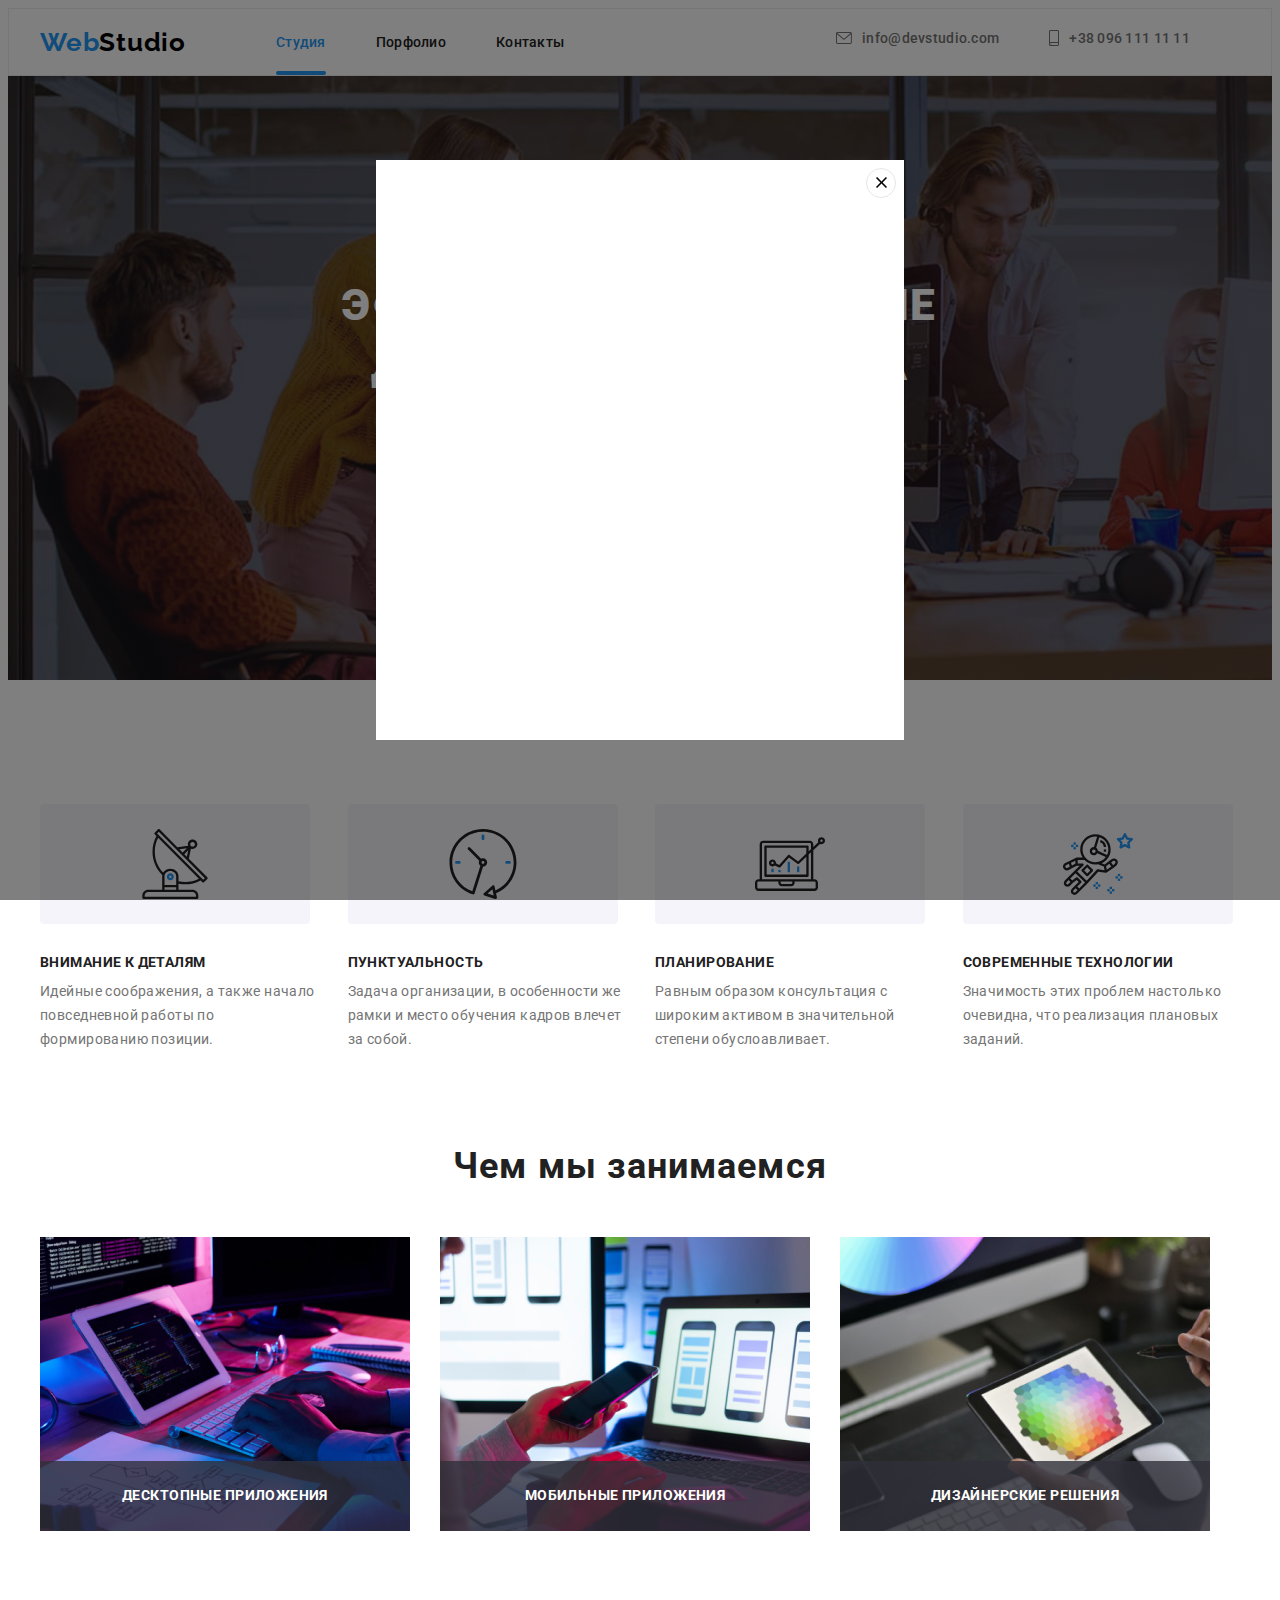
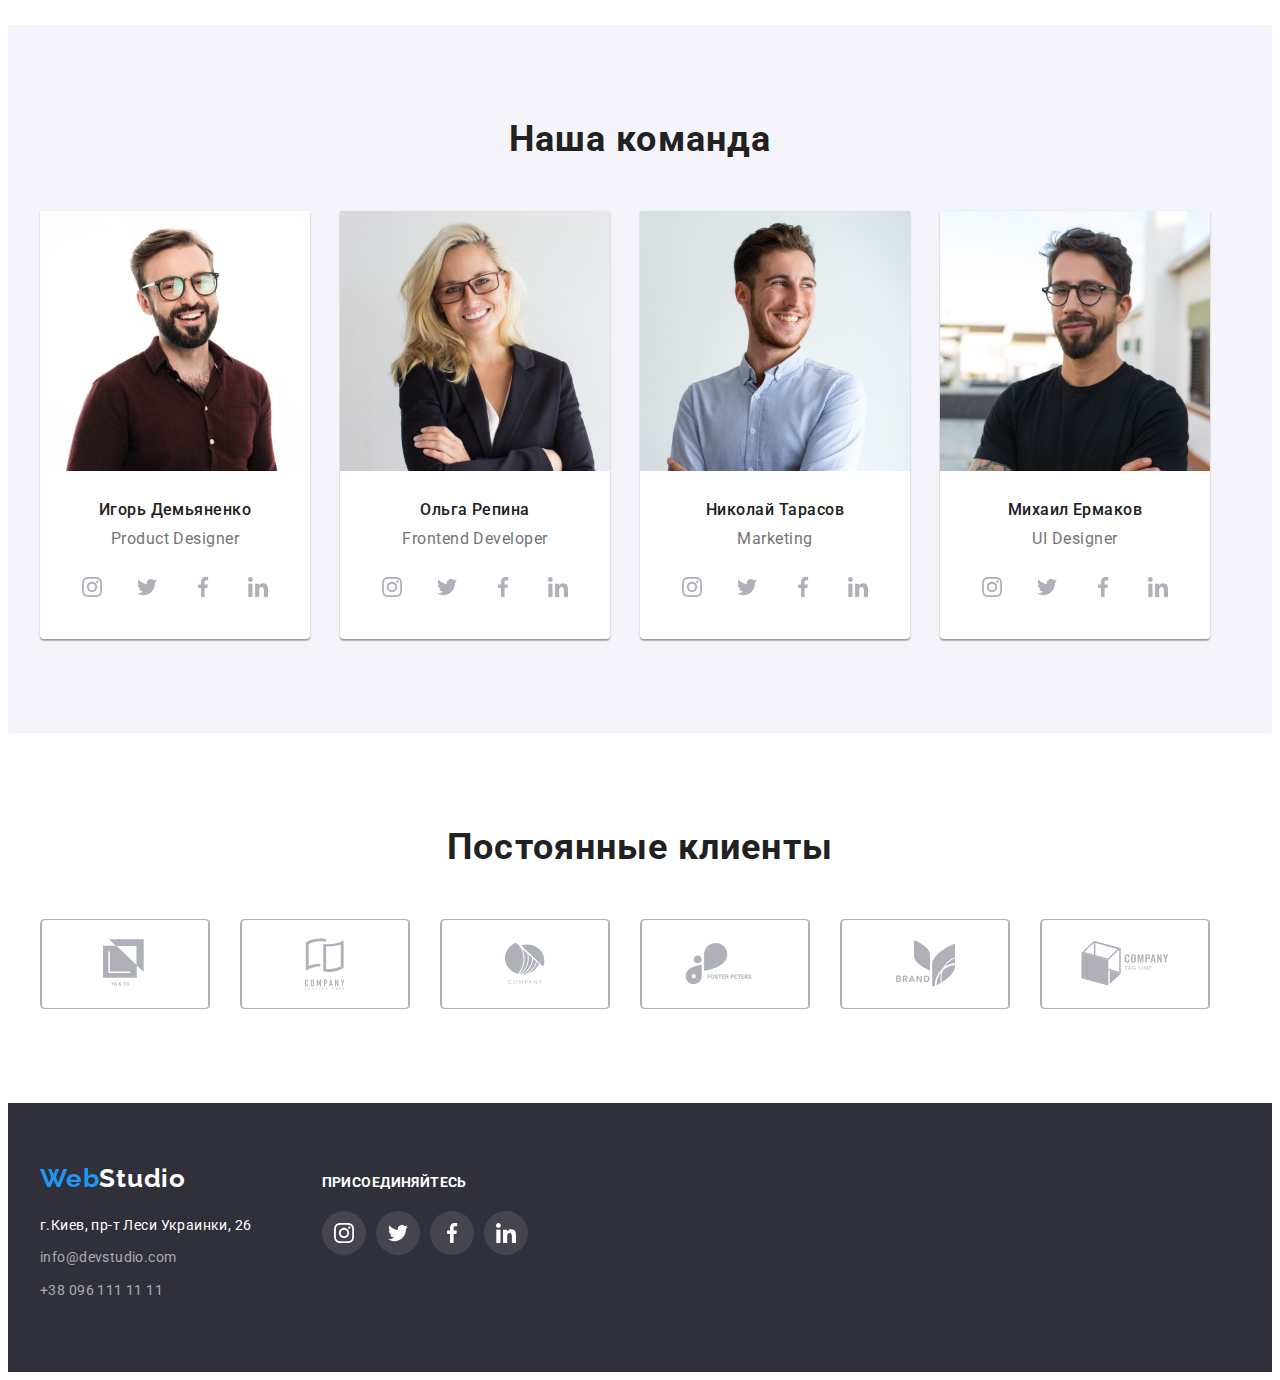
==== commit 2b4ea81b: "s2" ====
--- a/index.html
+++ b/index.html
@@ -438,7 +438,7 @@
         </div>
     </footer>
 
-    <div class="backdrop is-hidden" data-modal>
+    <div class="backdrop " data-modal>
         <div class="modal">
             <button class="modal-close-btn" type="button" data-modal-close>
                 <svg class="close-icon" width="18" height="18">
--- a/css/style.css
+++ b/css/style.css
@@ -115,12 +115,13 @@
   color: var(--accent-color);
 
   display: block;
+
+  transition: color cubic-bezier(0.4, 0, 0.2, 1) 250ms;
 }
 
 .nav-link:hover,
 .nav-link:focus {
   color: var(--active-color);
-  transition: color cubic-bezier(0.4, 0, 0.2, 1) 250ms;
 }
 
 .active-link {
@@ -149,7 +150,6 @@
 .address-tel {
   display: flex;
   align-items: center;
-  transition: color cubic-bezier(0.4, 0, 0.2, 1) 250ms;
 }
 
 .address-tel-img {
@@ -175,7 +175,6 @@
 .address-item-header:focus {
   color: var(--active-color);
   fill: var(--active-color);
-  transition: color cubic-bezier(0.4, 0, 0.2, 1) 250ms;
 }
 
 .address-list:not(:last-child) {
@@ -197,6 +196,8 @@
 
   display: flex;
   align-items: center;
+
+  transition: color cubic-bezier(0.4, 0, 0.2, 1) 250ms;
 }
 
 /* logo */
@@ -307,12 +308,13 @@
   letter-spacing: 0.03em;
 
   color: rgba(255, 255, 255, 0.6);
+
+  transition: color cubic-bezier(0.4, 0, 0.2, 1) 250ms;
 }
 
 .contact-footer:hover,
 .contact-footer:focus {
   color: var(--active-color);
-  transition: color cubic-bezier(0.4, 0, 0.2, 1) 250ms;
 }
 
 .logo-studio-footer {
@@ -602,25 +604,27 @@
   height: 44px;
   border-radius: 50%;
   background-color: #ffffff;
+
+  transition: color cubic-bezier(0.4, 0, 0.2, 1) 250ms;
 }
 
 .social-list-link:hover,
 .social-list-link:focus {
   background: var(--active-color);
   box-shadow: 0px 4px 4px rgba(0, 0, 0, 0.25);
-  transition: color cubic-bezier(0.4, 0, 0.2, 1) 250ms;
 }
 
 .social-list-link:hover .social-list-icon,
 .social-list-link:focus .social-list-icon {
   fill: #ffffff;
-  transition: color cubic-bezier(0.4, 0, 0.2, 1) 250ms;
 }
 
 .social-list-icon {
   fill: #afb1b8;
   width: 20px;
   height: 20px;
+
+  transition: color cubic-bezier(0.4, 0, 0.2, 1) 250ms;
 }
 /* ===============END OUR TEAM============ */
 
@@ -659,6 +663,8 @@
   border: 1px solid #afb1b8;
   box-sizing: border-box;
   border-radius: 4px;
+
+  transition: color cubic-bezier(0.4, 0, 0.2, 1) 250ms;
 }
 
 .client-item {
@@ -683,18 +689,18 @@
 
 .client-icon {
   fill: #afb1b8;
+
+  transition: color cubic-bezier(0.4, 0, 0.2, 1) 250ms;
 }
 
 .client-link:focus,
 .client-link:hover {
   border: 1px solid var(--active-color);
-  transition: color cubic-bezier(0.4, 0, 0.2, 1) 250ms;
 }
 
 .client-link:focus .client-icon,
 .client-link:hover .client-icon {
   fill: var(--active-color);
-  transition: color cubic-bezier(0.4, 0, 0.2, 1) 250ms;
 }
 
 /* ===============END CLIENT================ */
@@ -723,6 +729,8 @@
 .filters-list-item {
   margin-right: 8px;
   border-radius: 4px;
+
+  transition: color cubic-bezier(0.4, 0, 0.2, 1) 250ms;
 }
 
 .filters-list-item:focus,
@@ -730,7 +738,6 @@
   color: var(--active-color);
   box-shadow: 0px 3px 1px rgba(0, 0, 0, 0.1), 0px 1px 2px rgba(0, 0, 0, 0.08),
     0px 2px 2px rgba(0, 0, 0, 0.12);
-  transition: color cubic-bezier(0.4, 0, 0.2, 1) 250ms;
 }
 
 .modal-btn-portfolio {
@@ -749,6 +756,8 @@
   color: #212121;
 
   padding: 6px 22px;
+
+  transition: color cubic-bezier(0.4, 0, 0.2, 1) 250ms;
 }
 
 .modal-btn-portfolio:hover,
@@ -758,7 +767,6 @@
   outline: none;
   box-shadow: 0px 3px 1px rgba(0, 0, 0, 0.1), 0px 1px 2px rgba(0, 0, 0, 0.08),
     0px 2px 2px rgba(0, 0, 0, 0.12);
-  transition: color cubic-bezier(0.4, 0, 0.2, 1) 250ms;
 }
 
 /* ==================== PROJECTS ========== */
@@ -771,7 +779,6 @@
 .projects-link:hover,
 .projects-link:focus {
   color: var(--active-color);
-  transition: color cubic-bezier(0.4, 0, 0.2, 1) 250ms;
 }
 
 .projects-list {
@@ -785,6 +792,12 @@
   background: #ffffff;
   border: 1px solid #eeeeee;
   box-sizing: border-box;
+
+  transition: color cubic-bezier(0.4, 0, 0.2, 1) 250ms;
+}
+
+.projects-list-item {
+  transition: color cubic-bezier(0.4, 0, 0.2, 1) 250ms;
 }
 
 .projects-list-item:hover,
@@ -793,7 +806,6 @@
   box-sizing: border-box;
   box-shadow: 0px 1px 1px rgba(0, 0, 0, 0.12), 0px 4px 4px rgba(0, 0, 0, 0.06),
     1px 4px 6px rgba(0, 0, 0, 0.16);
-  transition: color cubic-bezier(0.4, 0, 0.2, 1) 250ms;
 }
 
 .projects-list-item:not(last-child) {
@@ -902,6 +914,7 @@
   border: 1px solid rgba(0, 0, 0, 0.1);
   border-radius: 50%;
   cursor: pointer;
+  transition: color cubic-bezier(0.4, 0, 0.2, 1) 250ms;
 }
 
 .close-icon {
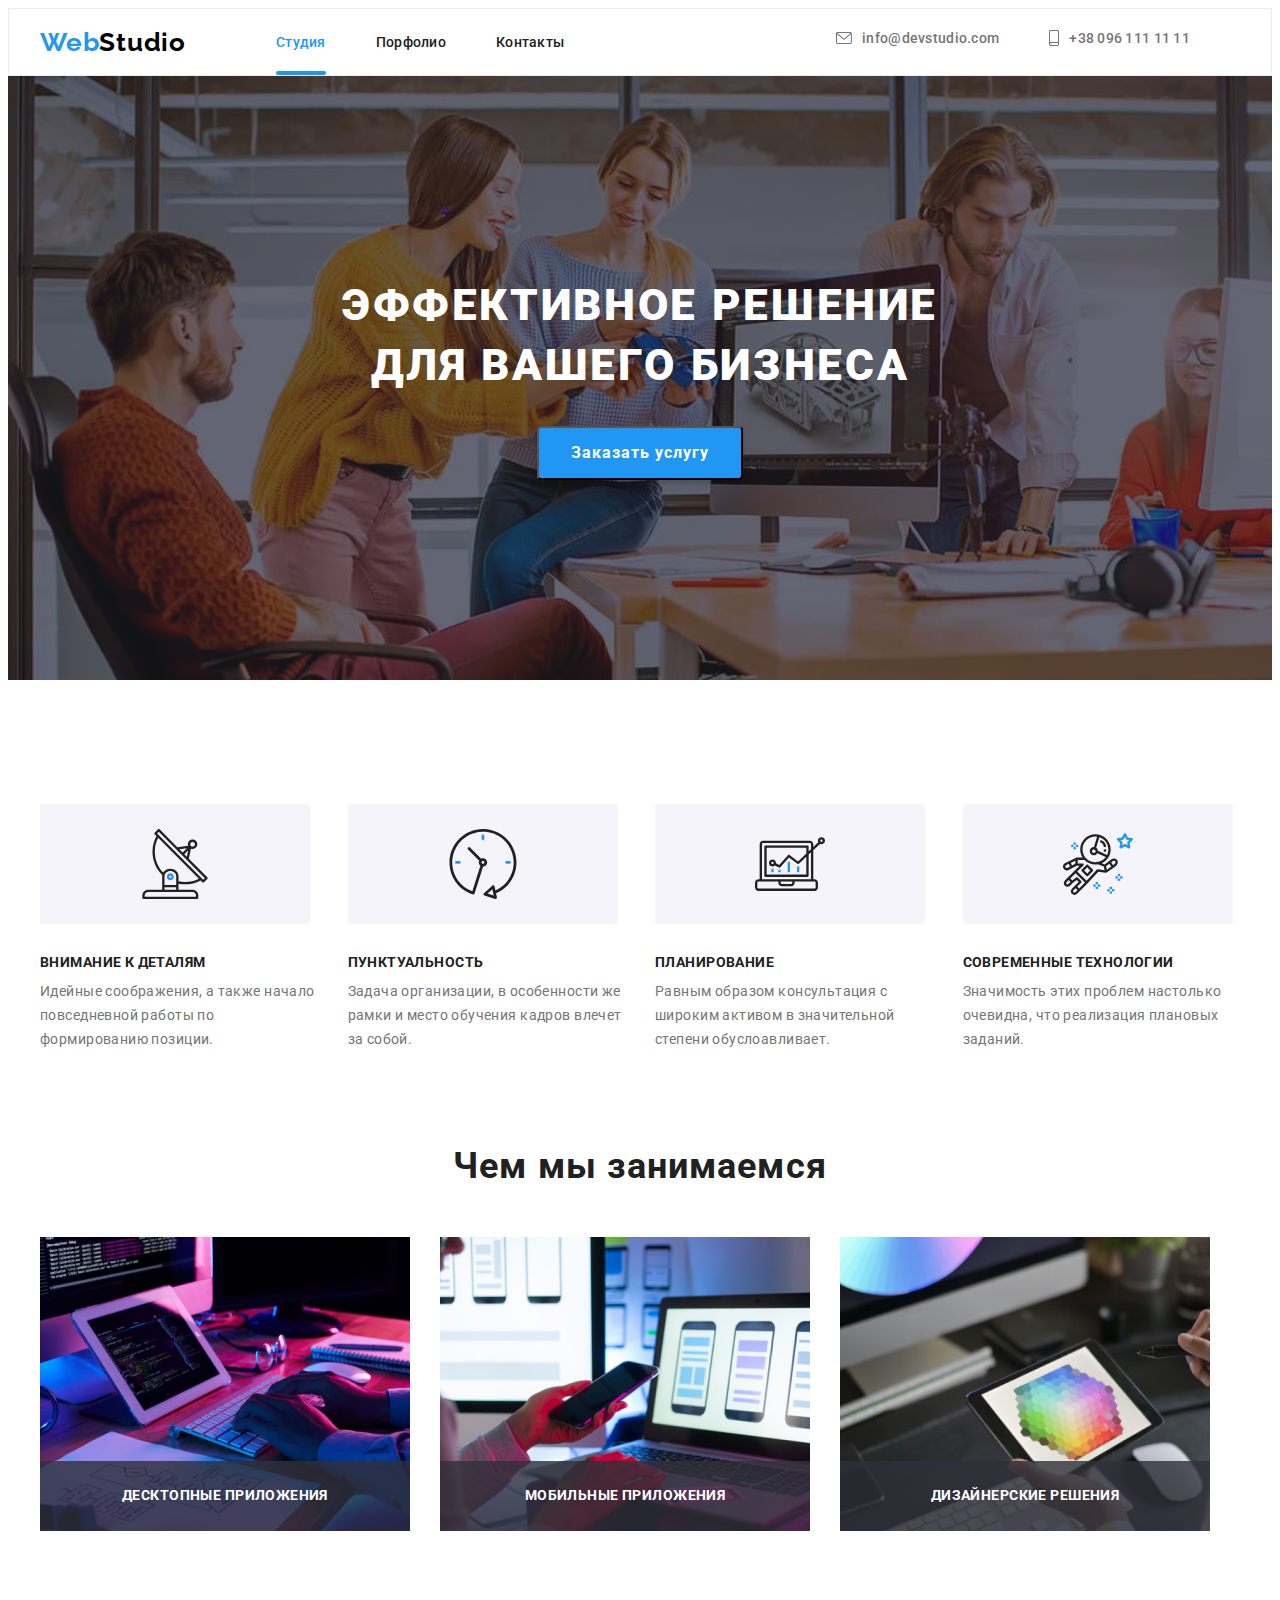
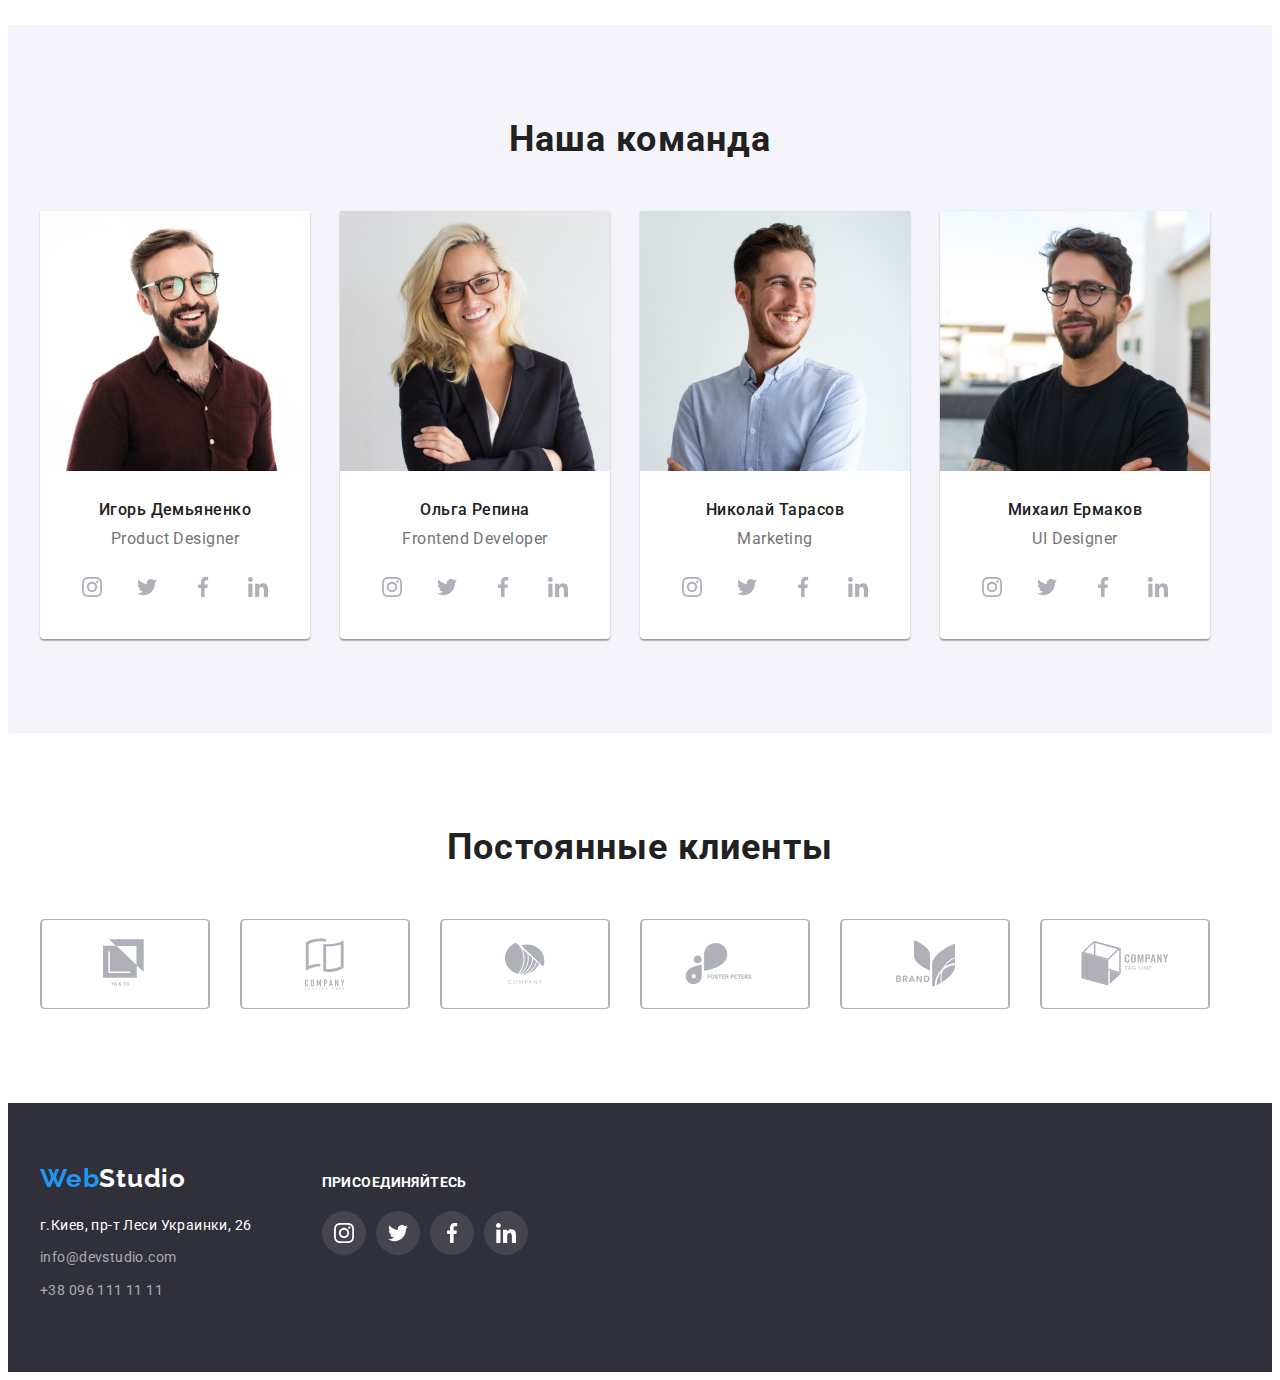
==== commit 9bfff016: "hw-05" ====
--- a/index.html
+++ b/index.html
@@ -438,7 +438,7 @@
         </div>
     </footer>
 
-    <div class="backdrop " data-modal>
+    <div class="backdrop is-hidden" data-modal>
         <div class="modal">
             <button class="modal-close-btn" type="button" data-modal-close>
                 <svg class="close-icon" width="18" height="18">
--- a/css/style.css
+++ b/css/style.css
@@ -122,6 +122,7 @@
 .nav-link:hover,
 .nav-link:focus {
   color: var(--active-color);
+  transition: color cubic-bezier(0.4, 0, 0.2, 1) 250ms;
 }
 
 .active-link {
@@ -150,6 +151,7 @@
 .address-tel {
   display: flex;
   align-items: center;
+  transition: color cubic-bezier(0.4, 0, 0.2, 1) 250ms;
 }
 
 .address-tel-img {
@@ -175,6 +177,7 @@
 .address-item-header:focus {
   color: var(--active-color);
   fill: var(--active-color);
+  transition: color cubic-bezier(0.4, 0, 0.2, 1) 250ms;
 }
 
 .address-list:not(:last-child) {
@@ -271,6 +274,8 @@
   fill: #ffffff;
   width: 20px;
   height: 20px;
+
+  transition: color cubic-bezier(0.4, 0, 0.2, 1) 250ms;
 }
 
 .social-list-link-footer {
@@ -282,6 +287,8 @@
   border-radius: 50%;
 
   background: rgba(255, 255, 255, 0.1);
+
+  transition: color cubic-bezier(0.4, 0, 0.2, 1) 250ms;
 }
 
 .social-list-link-footer:hover,
@@ -315,6 +322,7 @@
 .contact-footer:hover,
 .contact-footer:focus {
   color: var(--active-color);
+  transition: color cubic-bezier(0.4, 0, 0.2, 1) 250ms;
 }
 
 .logo-studio-footer {
@@ -330,13 +338,61 @@
   text-transform: uppercase;
 
   color: #ffffff;
+
+  margin-bottom: 20px;
 }
 
 .join {
   width: 206px;
   height: 80px;
-}
-
+  margin-right: 70px;
+}
+
+.input-footer {
+  width: 360px;
+  height: 50px;
+  border: 1px solid rgba(255, 255, 255, 0.3);
+  filter: drop-shadow(0px 4px 4px rgba(0, 0, 0, 0.15));
+  border-radius: 4px;
+  background: #2f303a;
+
+  margin-right: 12px;
+  padding-left: 16px;
+}
+
+.form-footer {
+  display: flex;
+}
+
+.subscribe-btn {
+  display: block;
+  width: 200px;
+  height: 50px;
+
+  background: #2196f3;
+  box-shadow: 0px 4px 4px rgba(0, 0, 0, 0.15);
+  border-radius: 4px;
+
+  font-family: var(--main-font);
+  font-weight: bold;
+  font-size: 16px;
+  line-height: 1.87;
+
+  display: flex;
+  align-items: center;
+  text-align: center;
+  letter-spacing: 0.06em;
+
+  color: #ffffff;
+}
+
+.subscribe-btn {
+  padding-left: 29px;
+}
+
+.icon-send {
+  margin-left: 10px;
+}
 /* ====================================END FOOTER==================== */
 
 /* ======================STUDIO================ */
@@ -389,6 +445,8 @@
   margin: auto;
 
   outline: none;
+
+  transition: color cubic-bezier(0.4, 0, 0.2, 1) 250ms;
 }
 
 .modal-btn:hover,
@@ -612,11 +670,13 @@
 .social-list-link:focus {
   background: var(--active-color);
   box-shadow: 0px 4px 4px rgba(0, 0, 0, 0.25);
+  transition: color cubic-bezier(0.4, 0, 0.2, 1) 250ms;
 }
 
 .social-list-link:hover .social-list-icon,
 .social-list-link:focus .social-list-icon {
   fill: #ffffff;
+  transition: color cubic-bezier(0.4, 0, 0.2, 1) 250ms;
 }
 
 .social-list-icon {
@@ -689,18 +749,18 @@
 
 .client-icon {
   fill: #afb1b8;
-
-  transition: color cubic-bezier(0.4, 0, 0.2, 1) 250ms;
 }
 
 .client-link:focus,
 .client-link:hover {
   border: 1px solid var(--active-color);
+  transition: color cubic-bezier(0.4, 0, 0.2, 1) 250ms;
 }
 
 .client-link:focus .client-icon,
 .client-link:hover .client-icon {
   fill: var(--active-color);
+  transition: color cubic-bezier(0.4, 0, 0.2, 1) 250ms;
 }
 
 /* ===============END CLIENT================ */
@@ -738,6 +798,7 @@
   color: var(--active-color);
   box-shadow: 0px 3px 1px rgba(0, 0, 0, 0.1), 0px 1px 2px rgba(0, 0, 0, 0.08),
     0px 2px 2px rgba(0, 0, 0, 0.12);
+  transition: color cubic-bezier(0.4, 0, 0.2, 1) 250ms;
 }
 
 .modal-btn-portfolio {
@@ -767,6 +828,7 @@
   outline: none;
   box-shadow: 0px 3px 1px rgba(0, 0, 0, 0.1), 0px 1px 2px rgba(0, 0, 0, 0.08),
     0px 2px 2px rgba(0, 0, 0, 0.12);
+  transition: color cubic-bezier(0.4, 0, 0.2, 1) 250ms;
 }
 
 /* ==================== PROJECTS ========== */
@@ -779,6 +841,7 @@
 .projects-link:hover,
 .projects-link:focus {
   color: var(--active-color);
+  transition: color cubic-bezier(0.4, 0, 0.2, 1) 250ms;
 }
 
 .projects-list {
@@ -806,6 +869,7 @@
   box-sizing: border-box;
   box-shadow: 0px 1px 1px rgba(0, 0, 0, 0.12), 0px 4px 4px rgba(0, 0, 0, 0.06),
     1px 4px 6px rgba(0, 0, 0, 0.16);
+  transition: color cubic-bezier(0.4, 0, 0.2, 1) 250ms;
 }
 
 .projects-list-item:not(last-child) {
@@ -901,6 +965,7 @@
   width: 528px;
   height: 580px;
   background-color: #ffffff;
+  transition: transform 250ms cubic-bezier(0.4, 0, 0.2, 1);
 }
 
 .modal-close-btn {
@@ -914,7 +979,7 @@
   border: 1px solid rgba(0, 0, 0, 0.1);
   border-radius: 50%;
   cursor: pointer;
-  transition: color cubic-bezier(0.4, 0, 0.2, 1) 250ms;
+  transition: transform 250ms cubic-bezier(0.4, 0, 0.2, 1);
 }
 
 .close-icon {
